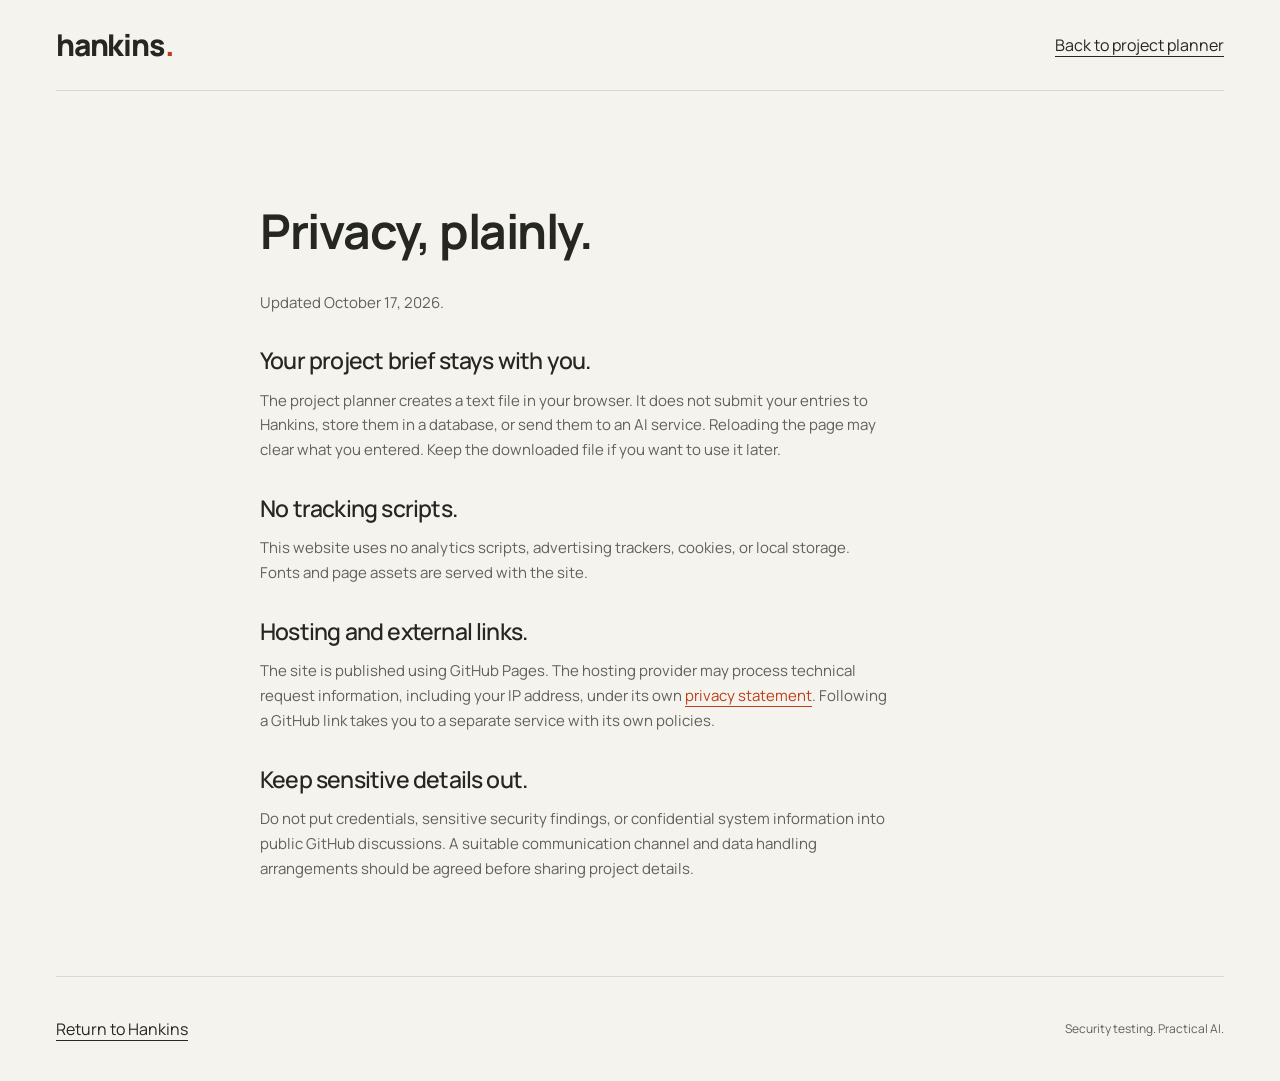
==== privacy.html @ 735a9c9a "Build Hankins public security and AI integration website" ====
<!doctype html><html lang="en"><head><meta charset="utf-8"><meta name="viewport" content="width=device-width,initial-scale=1"><meta name="description" content="How the Hankins website handles project planner information and third-party links."><meta name="theme-color" content="#f5f3ed"><title>Privacy — Hankins</title><link rel="icon" href="assets/mark.svg" type="image/svg+xml"><link rel="stylesheet" href="styles.css"></head><body><header class="site-header wrap"><a class="brand" href="./">hankins<span class="brand-dot">.</span></a><a href="./#project">Back to project planner</a></header><main class="legal wrap"><h1>Privacy, plainly.</h1><p>Updated October 17, 2026.</p><h2>Your project brief stays with you.</h2><p>The project planner creates a text file in your browser. It does not submit your entries to Hankins, store them in a database, or send them to an AI service. Reloading the page may clear what you entered. Keep the downloaded file if you want to use it later.</p><h2>No tracking scripts.</h2><p>This website uses no analytics scripts, advertising trackers, cookies, or local storage. Fonts and page assets are served with the site.</p><h2>Hosting and external links.</h2><p>The site is published using GitHub Pages. The hosting provider may process technical request information, including your IP address, under its own <a href="https://docs.github.com/en/site-policy/privacy-policies/github-general-privacy-statement">privacy statement</a>. Following a GitHub link takes you to a separate service with its own policies.</p><h2>Keep sensitive details out.</h2><p>Do not put credentials, sensitive security findings, or confidential system information into public GitHub discussions. A suitable communication channel and data handling arrangements should be agreed before sharing project details.</p></main><footer class="footer wrap"><a href="./">Return to Hankins</a><p>Security testing. Practical AI.</p></footer></body></html>
---- styles.css ----
@font-face{font-family:Manrope;src:url('assets/manrope.ttf') format('truetype');font-weight:200 800;font-style:normal;font-display:swap}
:root{--paper:#f5f3ed;--ink:#252720;--muted:#606259;--orange:#bc3e19;--bright:#f47749;--line:#d7d8ce;--dark:#242b24;--font:Manrope,Arial,sans-serif}
*{box-sizing:border-box}html{scroll-behavior:smooth;scroll-padding-top:35px}body{margin:0;background:var(--paper);color:var(--ink);font-family:var(--font);font-size:16px;line-height:1.65}::selection{background:var(--orange);color:var(--paper)}a{color:inherit;text-underline-offset:5px}button,input,select,textarea{font:inherit}button,a,input,select,textarea{-webkit-tap-highlight-color:transparent}button{cursor:pointer}a:focus-visible,button:focus-visible,input:focus-visible,textarea:focus-visible,select:focus-visible{outline:3px solid var(--orange);outline-offset:5px}svg{fill:none;stroke:currentColor;stroke-width:1.7;stroke-linecap:round;stroke-linejoin:round}.wrap{width:min(1280px,calc(100% - 112px));margin-inline:auto}.skip-link{position:absolute;left:20px;top:-100px;padding:10px 20px;background:var(--ink);color:white;z-index:10}.skip-link:focus{top:12px}.site-header{display:flex;align-items:center;justify-content:space-between;padding:30px 0;border-bottom:1px solid var(--line)}.brand{display:inline-flex;align-items:center;gap:9px;font-size:30px;line-height:1;font-weight:800;letter-spacing:-.04em;text-decoration:none}.brand svg{stroke:none}.brand-dot{color:var(--orange);margin-left:-8px}.site-header nav{display:flex;gap:36px;align-items:center;font-size:13px;font-weight:650}.site-header nav a{text-decoration:none}.site-header nav a:hover{color:var(--orange)}.nav-cta{padding-bottom:6px;border-bottom:1px solid var(--ink)}.nav-cta span{margin-left:15px;font-size:20px}.hero{display:grid;grid-template-columns:1.16fr 1fr;gap:64px;padding-top:76px;padding-bottom:64px;align-items:center}.hero h1{font-size:clamp(48px,5.3vw,76px);line-height:1.1;font-weight:550;letter-spacing:-.04em;margin:0 0 28px;text-wrap:balance}.next-word{position:relative;white-space:nowrap}.next-word svg{position:absolute;left:0;bottom:-9px;width:100%;height:12px;color:var(--orange);stroke-width:3}.hero-description{font-size:17px;max-width:430px;color:var(--muted);margin:0 0 30px;line-height:1.8}.button{display:inline-flex;gap:28px;align-items:center;justify-content:space-between;padding:16px 22px;border:0;border-radius:4px;text-decoration:none;font-size:14px;font-weight:700;transition:background .2s,color .2s}.button svg{width:22px;height:22px;flex-shrink:0}.primary{background:var(--orange);color:white}.primary:hover{background:#973012}.hero-note{font-size:12px;color:var(--muted);margin:22px 0 0}.boundary-panel{position:relative;overflow:hidden;background:var(--dark);color:#f0f1e7;padding:24px 28px 20px;border-radius:5px}.panel-top{display:flex;justify-content:space-between;gap:20px;align-items:center;font-size:12px;color:#d1d5c9}.panel-top svg{width:23px;height:23px;flex-shrink:0}.diagram{height:320px;position:relative;margin:12px 0 2px}.boundary-ring{position:absolute;border:1px solid #596252;border-radius:50%;top:50%;left:50%;transform:translate(-50%,-50%)}.outer{width:282px;height:282px;border-style:dashed;border-color:#6a7563}.inner{width:206px;height:206px;border-color:#495445}.route-line{position:absolute;background:#9ba68d;width:1px;height:70px;left:50%}.route-top{top:38px}.route-bottom{bottom:38px}.diagram-node{width:43px;height:43px;background:#394333;border:1px solid #89977c;border-radius:50%;display:grid;place-items:center;position:absolute;left:50%;transform:translateX(-50%)}.diagram-node svg{width:21px;height:21px;color:#e2e8d7}.node-top{top:6px}.node-bottom{bottom:6px}.diagram-label{position:absolute;left:calc(50% + 35px);font-size:12px;letter-spacing:.13em;color:#d0d7c8}.label-top{top:19px}.label-bottom{bottom:19px}.diagram-core{position:absolute;left:50%;top:50%;transform:translate(-50%,-50%);width:134px;height:134px;background:#e2e9cd;color:#293322;border-radius:50%;display:flex;flex-direction:column;align-items:center;justify-content:center;gap:9px}.diagram-core svg{width:39px;height:39px;stroke-width:1.5}.diagram-core span{font-size:12px;font-weight:800;letter-spacing:.08em;text-align:center;line-height:1.35}.boundary-caption{position:absolute;bottom:78px;left:0;font-size:12px;letter-spacing:.1em;transform:rotate(-90deg);transform-origin:15px 0;color:#b4bda8}.diagram-tabs{display:flex;gap:5px;border-bottom:1px solid #596252}.diagram-tabs button{flex:1;background:none;border:0;border-bottom:2px solid transparent;border-radius:0;color:#c9d2c0;font-size:12px;padding:12px 5px}.diagram-tabs button[aria-pressed=true]{color:#e6edce;border-bottom-color:#d3e69c}.diagram-tabs button:hover{background:#354032}.diagram-tabs button:focus-visible{outline-color:#e2e9cd}.panel-caption{font-size:12px;margin:15px 0 4px;min-height:36px;color:#e0e5d9}.illustration-note{font-size:12px;color:#b2bdab}.boundary-panel.is-integration .diagram-core{background:#f8b093;color:#402416}.boundary-panel.is-integration .route-line{background:#f8b093}.boundary-panel.is-integration .outer{border-style:solid}.boundary-panel.is-integration .inner{border-style:dashed}.diagram-core{transition:background .3s}.service-strip{display:flex;justify-content:space-between;border-block:1px solid var(--line);padding:21px 0;color:var(--muted);font-size:12px}.service-strip span:before{content:'';display:inline-block;width:6px;height:6px;background:var(--orange);margin-right:12px}.services{padding-block:100px 112px}.section-intro{display:grid;grid-template-columns:1fr 1fr;gap:100px;margin-bottom:64px;align-items:end}h2{font-size:clamp(34px,3.5vw,49px);letter-spacing:-.035em;font-weight:550;line-height:1.15;text-wrap:balance;margin:0}p{max-width:70ch}.section-intro p{margin:0 0 3px;color:var(--muted);font-size:15px;max-width:425px}.service-row{display:grid;grid-template-columns:1fr 1.18fr 46px;gap:65px;padding:35px 0;border-top:1px solid var(--line);align-items:start}.service-row:last-child{border-bottom:1px solid var(--line)}.service-row h3{margin:4px 0;font-size:25px;font-weight:550;letter-spacing:-.025em;line-height:1.35}.service-row p{margin:0;font-size:14px;color:var(--muted);line-height:1.85}.tags{display:flex;list-style:none;padding:0;margin:18px 0 0;gap:9px 15px;flex-wrap:wrap}.tags li{font-size:12px;color:var(--muted)}.tags li+li:before{content:' / ';margin-right:13px;color:#8b8e80}.service-row>a{width:43px;height:43px;display:grid;place-items:center;border:1px solid #b4b8aa;border-radius:50%;transition:background .2s,color .2s}.service-row>a:hover{background:var(--ink);color:var(--paper)}.service-row>a svg{width:21px;height:21px}.approach{background:#e5e8db;padding:88px 0}.approach-grid{display:grid;grid-template-columns:1fr 1fr;gap:100px}.approach h2 span{color:#626d55}.approach-grid>div>p{font-size:14px;max-width:300px;color:#515c46;margin-top:28px}.steps{list-style:none;padding:0;margin:0;counter-reset:step}.steps li{position:relative;padding:0 0 27px 50px;counter-increment:step}.steps li:before{content:counter(step);position:absolute;left:0;top:2px;width:26px;height:26px;border:1px solid #8b957d;display:grid;place-items:center;border-radius:50%;font-size:12px;font-variant-numeric:tabular-nums}.steps li:not(:last-child):after{content:'';width:1px;background:#b4bda6;position:absolute;left:13px;top:36px;bottom:11px}.steps li:last-child{padding-bottom:0}.steps h3{font-size:17px;font-weight:650;margin:0 0 9px}.steps p{color:#515c46;font-size:13px;margin:0;line-height:1.85}.project{display:grid;grid-template-columns:1fr 1fr;gap:100px;padding-block:110px}.project-intro>p{color:var(--muted);max-width:345px;font-size:15px;margin-top:24px}.project-intro .project-aside{font-size:12px;margin-top:32px}.text-link{display:inline-flex;align-items:center;gap:12px;font-size:12px;font-weight:700;margin-top:10px}.text-link svg{width:16px;height:16px}.brief-form{display:flex;flex-direction:column;align-items:stretch}.brief-form label{font-size:12px;font-weight:700;margin:0 0 9px}.brief-form label span{font-weight:400;color:var(--muted)}.brief-form input,.brief-form select,.brief-form textarea{width:100%;min-width:0;background:#fbfaf6;border:1px solid #b6bbac;border-radius:4px;padding:12px 14px;color:var(--ink);font-size:13px;margin:0 0 23px;caret-color:var(--orange)}.brief-form textarea{resize:vertical;min-height:120px}.brief-form :is(input,textarea)::placeholder{color:#6c7064;opacity:1}.dark{background:var(--ink);color:var(--paper);width:100%}.dark:hover{background:var(--orange)}.form-note{font-size:12px;line-height:1.8;color:var(--muted);margin:12px 0 0}.brief-status{font-size:12px;color:var(--orange);margin:10px 0 0;min-height:20px}.footer{display:flex;align-items:center;justify-content:space-between;gap:24px;padding-block:30px;border-top:1px solid var(--line)}.footer .brand{font-size:24px}.footer>p{color:var(--muted);font-size:12px}.footer>div{display:flex;gap:24px;font-size:12px;color:var(--muted)}.legal{padding-block:80px;max-width:760px;min-height:65vh}.legal h1{font-size:48px;line-height:1.15;letter-spacing:-.03em}.legal h2{font-size:23px;margin-top:32px}.legal p{color:var(--muted);font-size:15px}.legal a{color:var(--orange)}
@keyframes boundary-arrive{from{clip-path:inset(0 0 100% 0)}to{clip-path:inset(0 0 0 0)}}.diagram{animation:boundary-arrive 1s cubic-bezier(.16,1,.3,1) both}html{scrollbar-color:#8b907e var(--paper);scrollbar-width:thin}
@media(min-width:1500px){.hero{padding-block:90px}.hero h1{font-size:82px}.diagram{height:350px}}
@media(max-width:1050px){.wrap{width:calc(100% - 64px)}.hero{gap:32px}.hero h1{font-size:54px}.hero-description{font-size:15px}.section-intro,.approach-grid,.project{gap:55px}.service-row{gap:30px}.service-row h3{font-size:22px}.boundary-panel{padding-inline:20px}.panel-top{font-size:12px}.outer{width:250px;height:250px}.inner{width:190px;height:190px}.boundary-caption{left:-9px}.diagram-core{width:126px;height:126px}}
@media(max-width:760px){.wrap{width:calc(100% - 40px)}.site-header{padding:24px 0}.brand{font-size:27px}.site-header nav{gap:20px;font-size:12px}.site-header nav>a:not(.nav-cta){display:none}.hero{grid-template-columns:1fr;padding-top:47px;padding-bottom:34px;gap:38px}.hero h1{font-size:clamp(44px,9vw,65px);margin-bottom:25px;max-width:600px}.hero-description{font-size:15px;max-width:450px}.hero-note{margin-top:17px}.boundary-panel{padding:21px 23px}.diagram{height:305px;max-width:400px;margin-inline:auto}.outer{width:260px;height:260px}.inner{width:194px;height:194px}.panel-top{font-size:12px}.panel-caption{min-height:0}.boundary-caption{left:0}.service-strip{font-size:12px;gap:10px;padding-block:19px;align-items:center}.service-strip span:before{width:4px;height:4px;margin-right:6px}.services{padding-block:66px}.section-intro{grid-template-columns:1fr;gap:24px;margin-bottom:38px}.section-intro p{font-size:14px}.service-row{grid-template-columns:1fr 38px;gap:20px;padding-block:28px}.service-row h3{font-size:24px;grid-column:1}.service-row h3 br{display:none}.service-row>div{grid-column:1/-1;grid-row:2}.service-row>a{grid-row:1;grid-column:2;width:36px;height:36px}.service-row p{font-size:13px}.tags{margin-top:16px;gap:8px 12px}.tags li+li:before{margin-right:10px}.approach{padding-block:60px}.approach-grid{grid-template-columns:1fr;gap:36px}.approach-grid>div>p{max-width:350px;margin-bottom:0}.steps li{padding-left:43px}.project{grid-template-columns:1fr;gap:36px;padding-block:65px}.project-intro>p{max-width:460px}.project-intro .project-aside{margin-top:23px}.footer{flex-wrap:wrap;gap:12px;padding-block:25px}.footer>p{margin:0}.footer>div{width:100%;justify-content:space-between;margin-top:8px}.legal{padding-block:45px}.legal h1{font-size:36px}}
@media(prefers-reduced-motion:reduce){html{scroll-behavior:auto}*,*:before,*:after{animation:none!important;transition:none!important}}

@media(max-width:760px){.service-strip{flex-wrap:wrap;justify-content:flex-start;gap:10px 20px}.service-strip span{white-space:nowrap}.diagram-tabs button{min-height:44px}}
@media(max-width:760px){.brief-form input,.brief-form select,.brief-form textarea{font-size:16px}}
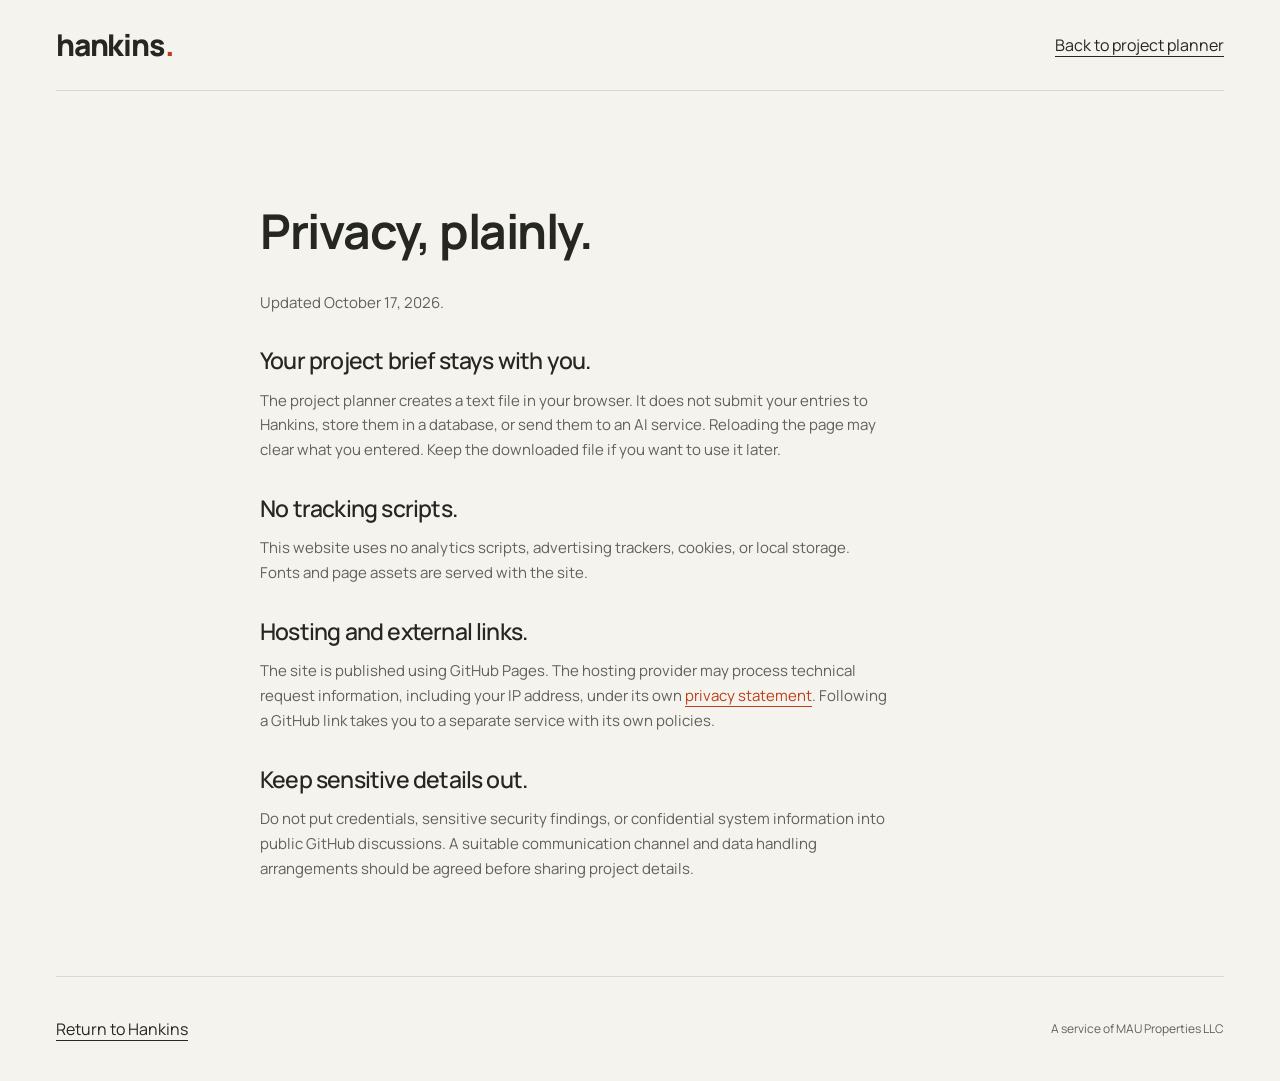
==== commit 0805bf02: "Attribute Hankins services to MAU Properties LLC" ====
--- a/privacy.html
+++ b/privacy.html
@@ -1 +1 @@
-<!doctype html><html lang="en"><head><meta charset="utf-8"><meta name="viewport" content="width=device-width,initial-scale=1"><meta name="description" content="How the Hankins website handles project planner information and third-party links."><meta name="theme-color" content="#f5f3ed"><title>Privacy — Hankins</title><link rel="icon" href="assets/mark.svg" type="image/svg+xml"><link rel="stylesheet" href="styles.css"></head><body><header class="site-header wrap"><a class="brand" href="./">hankins<span class="brand-dot">.</span></a><a href="./#project">Back to project planner</a></header><main class="legal wrap"><h1>Privacy, plainly.</h1><p>Updated October 17, 2026.</p><h2>Your project brief stays with you.</h2><p>The project planner creates a text file in your browser. It does not submit your entries to Hankins, store them in a database, or send them to an AI service. Reloading the page may clear what you entered. Keep the downloaded file if you want to use it later.</p><h2>No tracking scripts.</h2><p>This website uses no analytics scripts, advertising trackers, cookies, or local storage. Fonts and page assets are served with the site.</p><h2>Hosting and external links.</h2><p>The site is published using GitHub Pages. The hosting provider may process technical request information, including your IP address, under its own <a href="https://docs.github.com/en/site-policy/privacy-policies/github-general-privacy-statement">privacy statement</a>. Following a GitHub link takes you to a separate service with its own policies.</p><h2>Keep sensitive details out.</h2><p>Do not put credentials, sensitive security findings, or confidential system information into public GitHub discussions. A suitable communication channel and data handling arrangements should be agreed before sharing project details.</p></main><footer class="footer wrap"><a href="./">Return to Hankins</a><p>Security testing. Practical AI.</p></footer></body></html>
+<!doctype html><html lang="en"><head><meta charset="utf-8"><meta name="viewport" content="width=device-width,initial-scale=1"><meta name="description" content="How the Hankins website handles project planner information and third-party links."><meta name="theme-color" content="#f5f3ed"><title>Privacy — Hankins</title><link rel="icon" href="assets/mark.svg" type="image/svg+xml"><link rel="stylesheet" href="styles.css"></head><body><header class="site-header wrap"><a class="brand" href="./">hankins<span class="brand-dot">.</span></a><a href="./#project">Back to project planner</a></header><main class="legal wrap"><h1>Privacy, plainly.</h1><p>Updated October 17, 2026.</p><h2>Your project brief stays with you.</h2><p>The project planner creates a text file in your browser. It does not submit your entries to Hankins, store them in a database, or send them to an AI service. Reloading the page may clear what you entered. Keep the downloaded file if you want to use it later.</p><h2>No tracking scripts.</h2><p>This website uses no analytics scripts, advertising trackers, cookies, or local storage. Fonts and page assets are served with the site.</p><h2>Hosting and external links.</h2><p>The site is published using GitHub Pages. The hosting provider may process technical request information, including your IP address, under its own <a href="https://docs.github.com/en/site-policy/privacy-policies/github-general-privacy-statement">privacy statement</a>. Following a GitHub link takes you to a separate service with its own policies.</p><h2>Keep sensitive details out.</h2><p>Do not put credentials, sensitive security findings, or confidential system information into public GitHub discussions. A suitable communication channel and data handling arrangements should be agreed before sharing project details.</p></main><footer class="footer wrap"><a href="./">Return to Hankins</a><p>A service of MAU Properties LLC</p></footer></body></html>
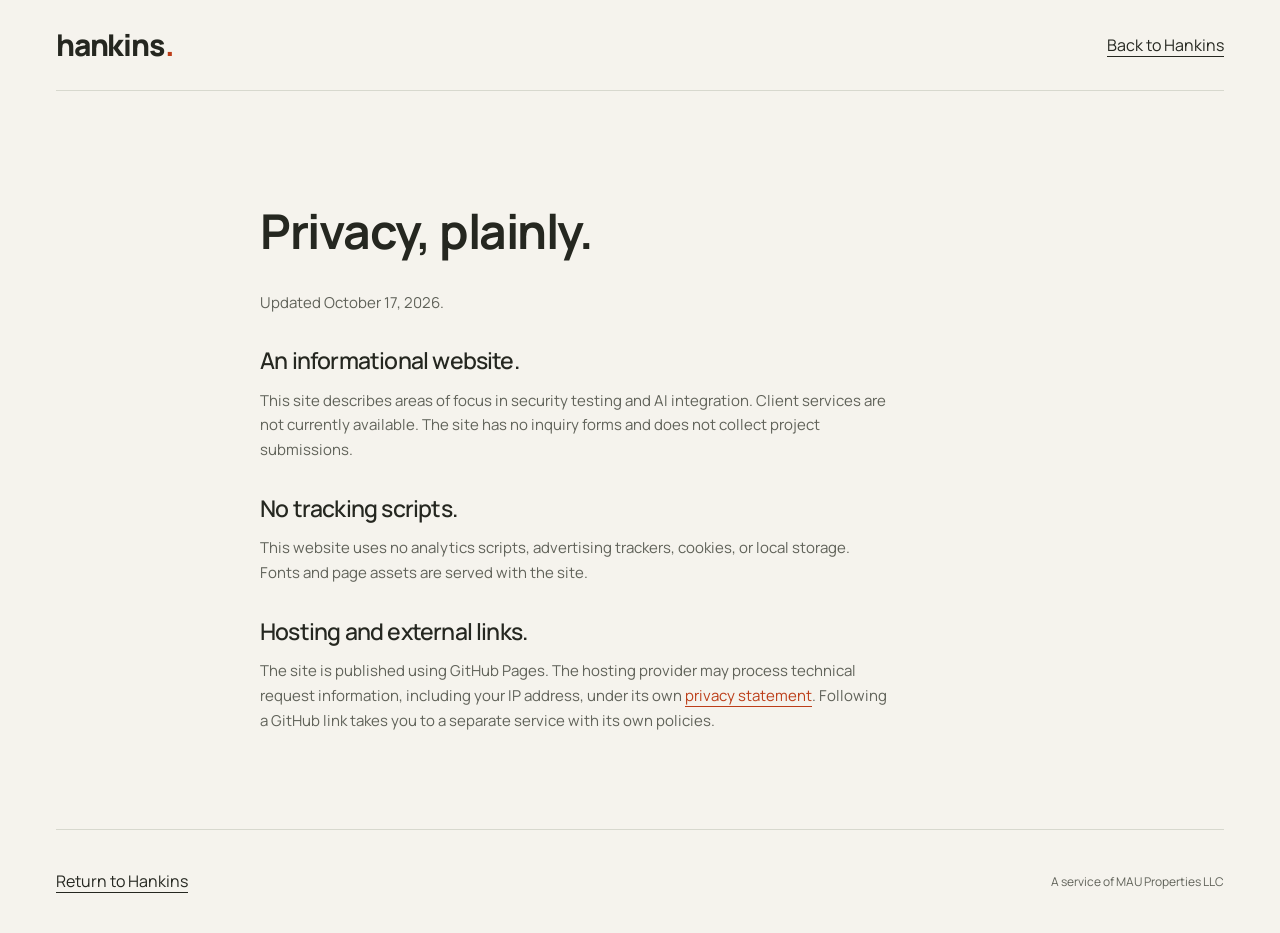
==== commit 6d782b99: "Make site informational and remove client inquiry flows" ====
--- a/privacy.html
+++ b/privacy.html
@@ -1 +1 @@
-<!doctype html><html lang="en"><head><meta charset="utf-8"><meta name="viewport" content="width=device-width,initial-scale=1"><meta name="description" content="How the Hankins website handles project planner information and third-party links."><meta name="theme-color" content="#f5f3ed"><title>Privacy — Hankins</title><link rel="icon" href="assets/mark.svg" type="image/svg+xml"><link rel="stylesheet" href="styles.css"></head><body><header class="site-header wrap"><a class="brand" href="./">hankins<span class="brand-dot">.</span></a><a href="./#project">Back to project planner</a></header><main class="legal wrap"><h1>Privacy, plainly.</h1><p>Updated October 17, 2026.</p><h2>Your project brief stays with you.</h2><p>The project planner creates a text file in your browser. It does not submit your entries to Hankins, store them in a database, or send them to an AI service. Reloading the page may clear what you entered. Keep the downloaded file if you want to use it later.</p><h2>No tracking scripts.</h2><p>This website uses no analytics scripts, advertising trackers, cookies, or local storage. Fonts and page assets are served with the site.</p><h2>Hosting and external links.</h2><p>The site is published using GitHub Pages. The hosting provider may process technical request information, including your IP address, under its own <a href="https://docs.github.com/en/site-policy/privacy-policies/github-general-privacy-statement">privacy statement</a>. Following a GitHub link takes you to a separate service with its own policies.</p><h2>Keep sensitive details out.</h2><p>Do not put credentials, sensitive security findings, or confidential system information into public GitHub discussions. A suitable communication channel and data handling arrangements should be agreed before sharing project details.</p></main><footer class="footer wrap"><a href="./">Return to Hankins</a><p>A service of MAU Properties LLC</p></footer></body></html>
+<!doctype html><html lang="en"><head><meta charset="utf-8"><meta name="viewport" content="width=device-width,initial-scale=1"><meta name="description" content="Privacy information for the Hankins informational website."><meta name="theme-color" content="#f5f3ed"><title>Privacy — Hankins</title><link rel="icon" href="assets/mark.svg" type="image/svg+xml"><link rel="stylesheet" href="styles.css"></head><body><header class="site-header wrap"><a class="brand" href="./">hankins<span class="brand-dot">.</span></a><a href="./">Back to Hankins</a></header><main class="legal wrap"><h1>Privacy, plainly.</h1><p>Updated October 17, 2026.</p><h2>An informational website.</h2><p>This site describes areas of focus in security testing and AI integration. Client services are not currently available. The site has no inquiry forms and does not collect project submissions.</p><h2>No tracking scripts.</h2><p>This website uses no analytics scripts, advertising trackers, cookies, or local storage. Fonts and page assets are served with the site.</p><h2>Hosting and external links.</h2><p>The site is published using GitHub Pages. The hosting provider may process technical request information, including your IP address, under its own <a href="https://docs.github.com/en/site-policy/privacy-policies/github-general-privacy-statement">privacy statement</a>. Following a GitHub link takes you to a separate service with its own policies.</p></main><footer class="footer wrap"><a href="./">Return to Hankins</a><p>A service of MAU Properties LLC</p></footer></body></html>
--- a/styles.css
+++ b/styles.css
@@ -9,3 +9,7 @@
 
 @media(max-width:760px){.service-strip{flex-wrap:wrap;justify-content:flex-start;gap:10px 20px}.service-strip span{white-space:nowrap}.diagram-tabs button{min-height:44px}}
 @media(max-width:760px){.brief-form input,.brief-form select,.brief-form textarea{font-size:16px}}
+
+/* Informational focus rows have no inquiry controls. */
+.service-row{grid-template-columns:1fr 1.18fr}
+@media(max-width:760px){.service-row{grid-template-columns:1fr}.service-row>div{grid-column:1;grid-row:auto}}
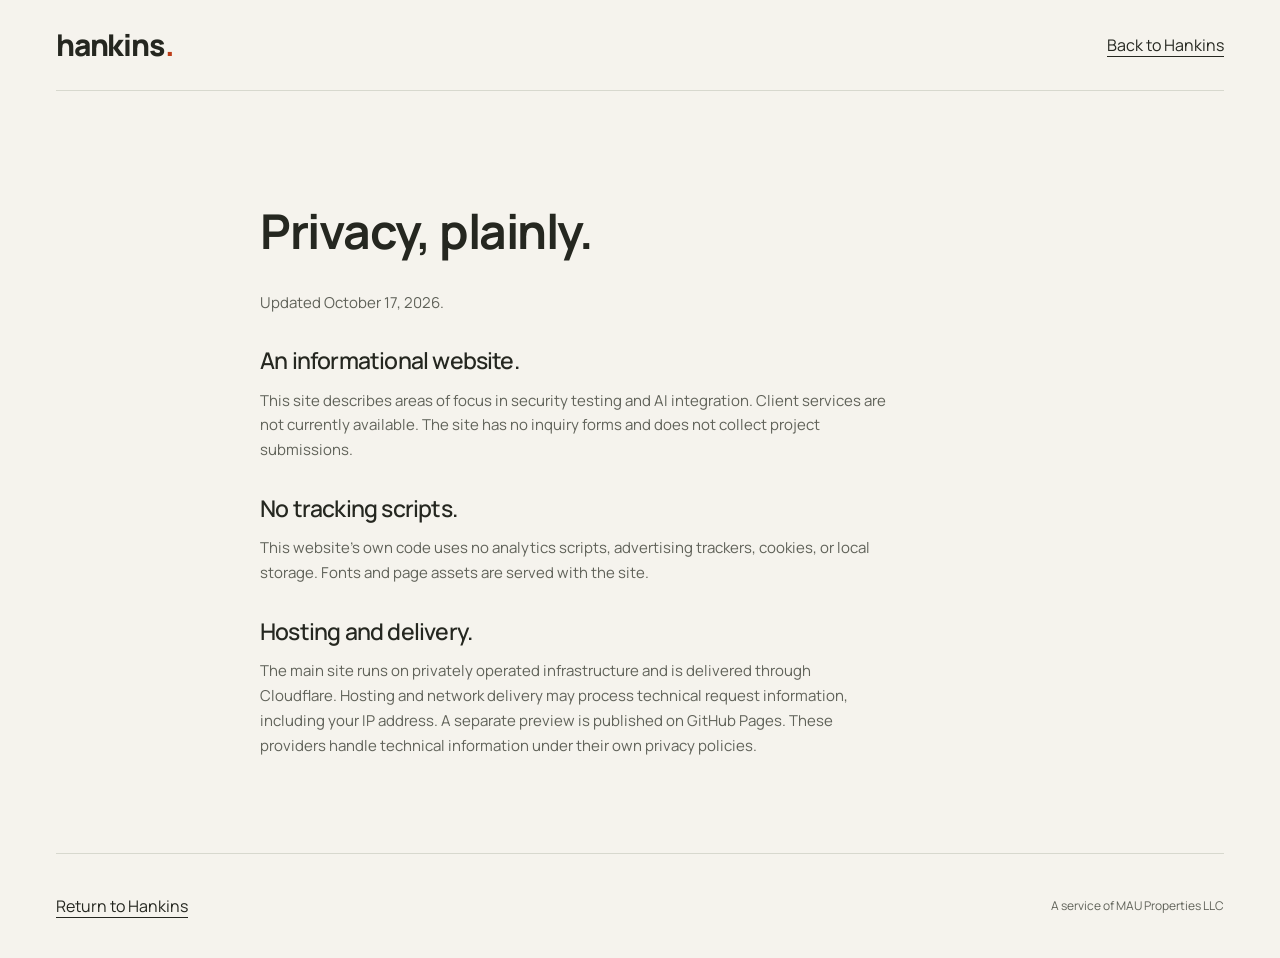
==== commit 87a4dab9: "Document Proxmox and Cloudflare production hosting" ====
--- a/privacy.html
+++ b/privacy.html
@@ -1 +1 @@
-<!doctype html><html lang="en"><head><meta charset="utf-8"><meta name="viewport" content="width=device-width,initial-scale=1"><meta name="description" content="Privacy information for the Hankins informational website."><meta name="theme-color" content="#f5f3ed"><title>Privacy — Hankins</title><link rel="icon" href="assets/mark.svg" type="image/svg+xml"><link rel="stylesheet" href="styles.css"></head><body><header class="site-header wrap"><a class="brand" href="./">hankins<span class="brand-dot">.</span></a><a href="./">Back to Hankins</a></header><main class="legal wrap"><h1>Privacy, plainly.</h1><p>Updated October 17, 2026.</p><h2>An informational website.</h2><p>This site describes areas of focus in security testing and AI integration. Client services are not currently available. The site has no inquiry forms and does not collect project submissions.</p><h2>No tracking scripts.</h2><p>This website uses no analytics scripts, advertising trackers, cookies, or local storage. Fonts and page assets are served with the site.</p><h2>Hosting and external links.</h2><p>The site is published using GitHub Pages. The hosting provider may process technical request information, including your IP address, under its own <a href="https://docs.github.com/en/site-policy/privacy-policies/github-general-privacy-statement">privacy statement</a>. Following a GitHub link takes you to a separate service with its own policies.</p></main><footer class="footer wrap"><a href="./">Return to Hankins</a><p>A service of MAU Properties LLC</p></footer></body></html>
+<!doctype html><html lang="en"><head><meta charset="utf-8"><meta name="viewport" content="width=device-width,initial-scale=1"><meta name="description" content="Privacy information for the Hankins informational website."><meta name="theme-color" content="#f5f3ed"><title>Privacy — Hankins</title><link rel="icon" href="assets/mark.svg" type="image/svg+xml"><link rel="stylesheet" href="styles.css"></head><body><header class="site-header wrap"><a class="brand" href="./">hankins<span class="brand-dot">.</span></a><a href="./">Back to Hankins</a></header><main class="legal wrap"><h1>Privacy, plainly.</h1><p>Updated October 17, 2026.</p><h2>An informational website.</h2><p>This site describes areas of focus in security testing and AI integration. Client services are not currently available. The site has no inquiry forms and does not collect project submissions.</p><h2>No tracking scripts.</h2><p>This website's own code uses no analytics scripts, advertising trackers, cookies, or local storage. Fonts and page assets are served with the site.</p><h2>Hosting and delivery.</h2><p>The main site runs on privately operated infrastructure and is delivered through Cloudflare. Hosting and network delivery may process technical request information, including your IP address. A separate preview is published on GitHub Pages. These providers handle technical information under their own privacy policies.</p></main><footer class="footer wrap"><a href="./">Return to Hankins</a><p>A service of MAU Properties LLC</p></footer></body></html>
